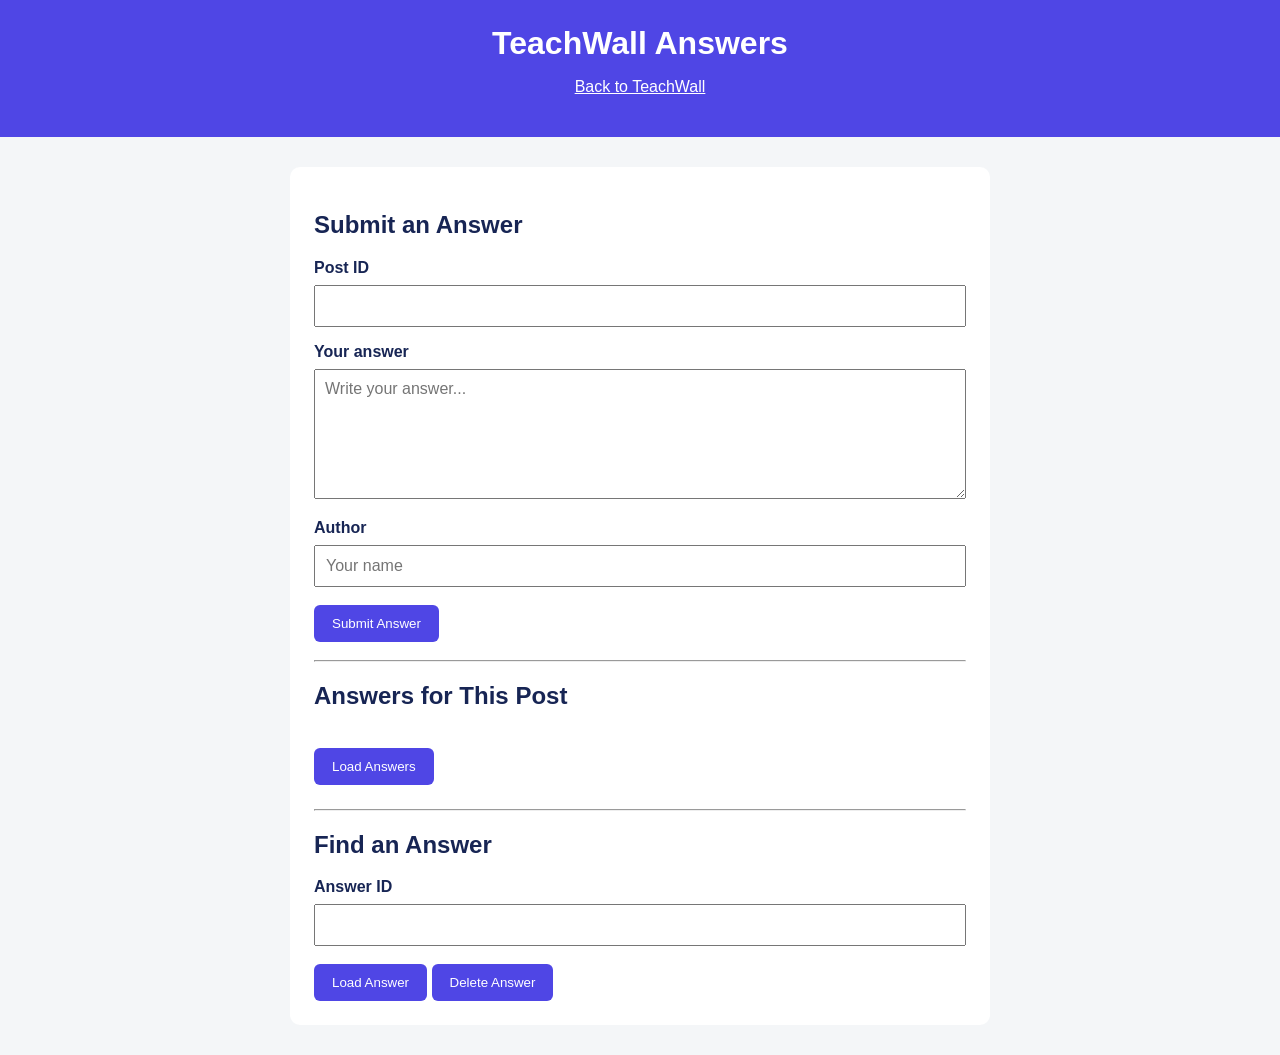
==== answers.html @ 07dfa15a "Post , upvotes logic added" ====
<!DOCTYPE html>
<html lang="en">
<head>
    <meta charset="UTF-8">
    <meta name="viewport" content="width=device-width, initial-scale=1.0">
    <title>TeachWall Answers</title>
    <style>
        body {
            font-family: Arial, sans-serif;
            background: #f4f6f8;
            margin: 0;
            color: #172554;
        }

        header {
            background: #4f46e5;
            color: white;
            padding: 25px;
            text-align: center;
        }

        header h1 { margin: 0; }

        header a { color: white; }

        main {
            width: 80%;
            max-width: 700px;
            margin: 30px auto;
        }

        .card {
            background: white;
            border-radius: 10px;
            padding: 24px;
        }

        label {
            display: block;
            font-weight: 700;
            margin-top: 16px;
        }

        input, textarea {
            box-sizing: border-box;
            font: inherit;
            margin-top: 8px;
            padding: 10px;
            width: 100%;
        }

        textarea { min-height: 130px; resize: vertical; }

        button {
            background: #4f46e5;
            border: 0;
            border-radius: 6px;
            color: white;
            cursor: pointer;
            margin-top: 18px;
            padding: 11px 18px;
        }

        button:disabled { cursor: wait; opacity: 0.7; }

        #answerResult {
            line-height: 1.6;
            margin-top: 18px;
            white-space: pre-wrap;
        }

        #answersList {
            margin-top: 24px;
        }

        .answer-item {
            border-top: 1px solid #e5e7eb;
            padding: 16px 0;
        }

        .answer-item:first-child { border-top: 0; }

        .answer-author {
            color: #475569;
            font-size: 0.9rem;
            margin-top: 8px;
        }

        .success { color: #166534; }
        .error { color: #b91c1c; }
    </style>
</head>
<body>
    <header>
        <h1>TeachWall Answers</h1>
        <p><a href="/">Back to TeachWall</a></p>
    </header>

    <main>
        <section class="card">
            <h2>Submit an Answer</h2>
            <form id="answerForm">
                <label for="postId">Post ID</label>
                <input id="postId" name="postId" type="number" min="0" required>

                <label for="answer">Your answer</label>
                <textarea id="answer" name="answer" placeholder="Write your answer..." required></textarea>

                <label for="author">Author</label>
                <input id="author" name="author" placeholder="Your name" required>

                <button id="submitAnswer" type="submit">Submit Answer</button>
            </form>
            <div id="answerResult" aria-live="polite"></div>

            <hr>
            <h2>Answers for This Post</h2>
            <button id="loadAnswers" type="button">Load Answers</button>
            <div id="answersList" aria-live="polite"></div>

            <hr>
            <h2>Find an Answer</h2>
            <label for="answerId">Answer ID</label>
            <input id="answerId" type="number" min="0" required>
            <button id="loadAnswer" type="button">Load Answer</button>
            <button id="deleteAnswer" type="button">Delete Answer</button>
            <div id="singleAnswer" aria-live="polite"></div>
        </section>
    </main>

    <script>
        const API_BASE_URL = "https://thekartik7.runasp.net/api";
        const answerForm = document.getElementById("answerForm");
        const submitAnswer = document.getElementById("submitAnswer");
        const answerResult = document.getElementById("answerResult");
        const loadAnswers = document.getElementById("loadAnswers");
        const answersList = document.getElementById("answersList");
        const loadAnswer = document.getElementById("loadAnswer");
        const deleteAnswer = document.getElementById("deleteAnswer");
        const singleAnswer = document.getElementById("singleAnswer");

        function getAnswerId() {
            const answerId = Number(document.getElementById("answerId").value);
            if (!Number.isInteger(answerId) || answerId < 0) {
                throw new Error("Enter a valid answer ID first.");
            }
            return answerId;
        }

        function getPostId() {
            const postId = Number(document.getElementById("postId").value);
            if (!Number.isInteger(postId) || postId < 0) {
                throw new Error("Enter a valid post ID first.");
            }
            return postId;
        }

        function renderAnswers(data) {
            const answers = Array.isArray(data)
                ? data
                : data.answers || data.items || data.data || [];

            answersList.textContent = "";
            if (!Array.isArray(answers) || answers.length === 0) {
                answersList.textContent = "No answers found for this post.";
                return;
            }

            answers.forEach((item) => {
                const answerItem = document.createElement("article");
                answerItem.className = "answer-item";

                const answerText = document.createElement("div");
                answerText.textContent = item.answer || item.text || "";

                const author = document.createElement("div");
                author.className = "answer-author";
                author.textContent = `By ${item.author || "Anonymous"}`;

                answerItem.append(answerText, author);
                answersList.appendChild(answerItem);
            });
        }

        async function loadPostAnswers() {
            const postId = getPostId();
            loadAnswers.disabled = true;
            answersList.textContent = "Loading answers...";

            try {
                const response = await fetch(`${API_BASE_URL}/answers/post/${postId}`);
                const responseText = await response.text();
                let responseBody;
                try {
                    responseBody = JSON.parse(responseText);
                } catch {
                    responseBody = responseText;
                }

                if (!response.ok) {
                    throw new Error(responseBody.message || `Unable to load answers (HTTP ${response.status}).`);
                }

                renderAnswers(responseBody);
            } catch (error) {
                answersList.className = "error";
                answersList.textContent = error.message;
            } finally {
                loadAnswers.disabled = false;
            }
        }

        loadAnswers.addEventListener("click", loadPostAnswers);

        loadAnswer.addEventListener("click", async () => {
            let answerId;
            try {
                answerId = getAnswerId();
            } catch (error) {
                singleAnswer.className = "error";
                singleAnswer.textContent = error.message;
                return;
            }

            loadAnswer.disabled = true;
            singleAnswer.className = "";
            singleAnswer.textContent = "Loading answer...";

            try {
                const response = await fetch(`${API_BASE_URL}/answers/${answerId}`);
                const responseText = await response.text();
                let responseBody;
                try {
                    responseBody = JSON.parse(responseText);
                } catch {
                    responseBody = responseText;
                }

                if (!response.ok) {
                    throw new Error(responseBody.message || `Unable to load the answer (HTTP ${response.status}).`);
                }

                const answer = responseBody.answer || responseBody;
                singleAnswer.className = "answer-item";
                singleAnswer.textContent = `${answer.answer || answer.text || responseText}\nBy ${answer.author || "Anonymous"}`;
            } catch (error) {
                singleAnswer.className = "error";
                singleAnswer.textContent = error.message;
            } finally {
                loadAnswer.disabled = false;
            }
        });

        deleteAnswer.addEventListener("click", async () => {
            let answerId;
            try {
                answerId = getAnswerId();
            } catch (error) {
                singleAnswer.className = "error";
                singleAnswer.textContent = error.message;
                return;
            }

            if (!confirm(`Delete answer ${answerId}?`)) {
                return;
            }

            deleteAnswer.disabled = true;
            singleAnswer.className = "";
            singleAnswer.textContent = "Deleting answer...";

            try {
                const response = await fetch(`${API_BASE_URL}/answers/${answerId}`, {
                    method: "DELETE"
                });
                const responseText = await response.text();
                let responseBody;
                try {
                    responseBody = JSON.parse(responseText);
                } catch {
                    responseBody = responseText;
                }

                if (!response.ok) {
                    throw new Error(responseBody.message || `Unable to delete the answer (HTTP ${response.status}).`);
                }

                singleAnswer.className = "success";
                singleAnswer.textContent = "Answer deleted successfully.";
                await loadPostAnswers();
            } catch (error) {
                singleAnswer.className = "error";
                singleAnswer.textContent = error.message;
            } finally {
                deleteAnswer.disabled = false;
            }
        });

        answerForm.addEventListener("submit", async (event) => {
            event.preventDefault();
            submitAnswer.disabled = true;
            answerResult.className = "";
            answerResult.textContent = "Submitting answer...";

            const payload = {
                postId: Number(document.getElementById("postId").value),
                answer: document.getElementById("answer").value.trim(),
                author: document.getElementById("author").value.trim()
            };

            try {
                const response = await fetch(`${API_BASE_URL}/answers`, {
                    method: "POST",
                    headers: { "Content-Type": "application/json" },
                    body: JSON.stringify(payload)
                });

                const responseText = await response.text();
                let responseBody;
                try {
                    responseBody = JSON.parse(responseText);
                } catch {
                    responseBody = responseText;
                }

                if (!response.ok) {
                    throw new Error(responseBody.message || `Unable to submit answer (HTTP ${response.status}).`);
                }

                answerResult.className = "success";
                answerResult.textContent = "Answer submitted successfully.";
                await loadPostAnswers();
                answerForm.reset();
            } catch (error) {
                answerResult.className = "error";
                answerResult.textContent = error.message;
            } finally {
                submitAnswer.disabled = false;
            }
        });
    </script>
</body>
</html>
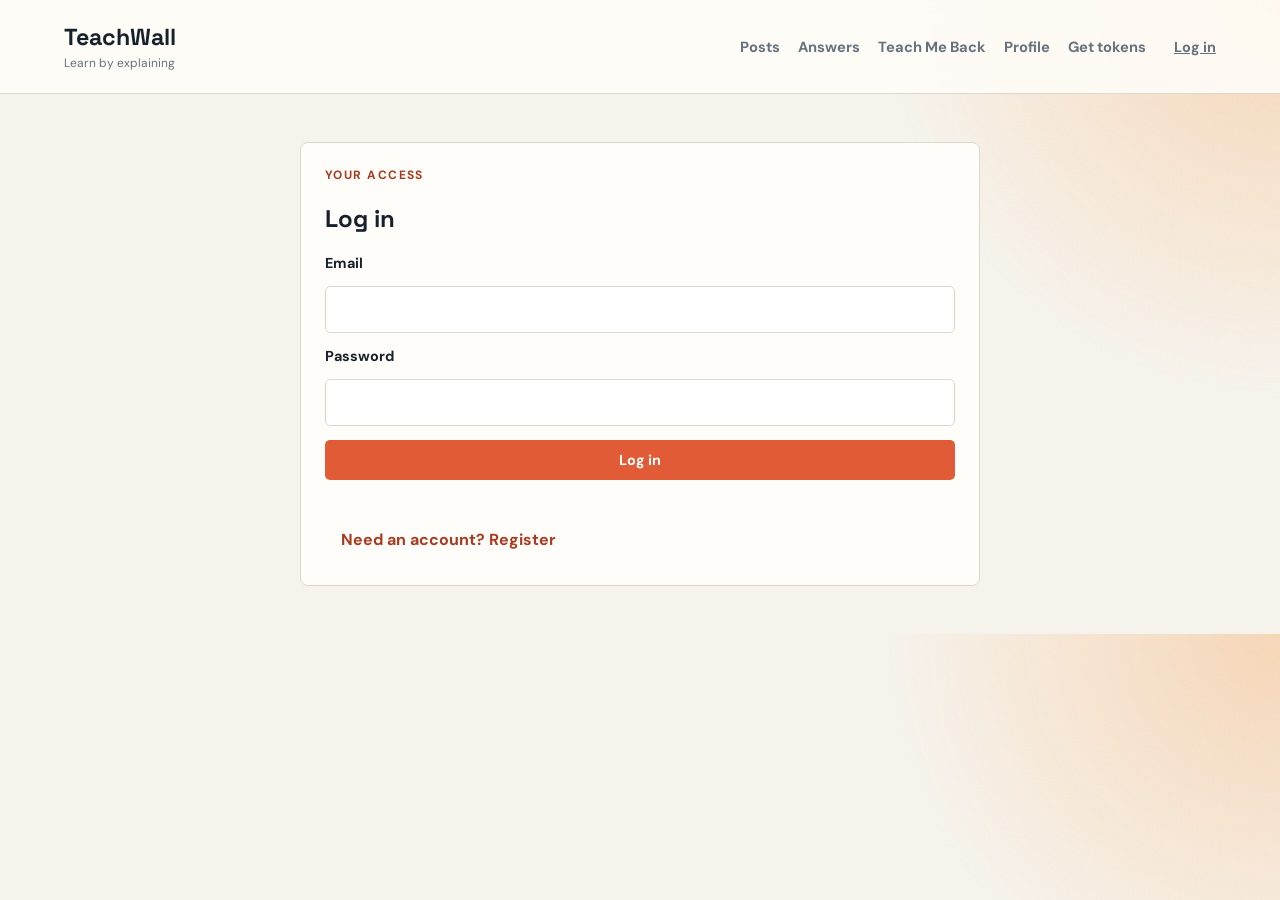
==== commit 8434b82c: "Payment token logic and login based modules added" ====
--- a/answers.html
+++ b/answers.html
@@ -1,343 +1,5 @@
-<!DOCTYPE html>
-<html lang="en">
-<head>
-    <meta charset="UTF-8">
-    <meta name="viewport" content="width=device-width, initial-scale=1.0">
-    <title>TeachWall Answers</title>
-    <style>
-        body {
-            font-family: Arial, sans-serif;
-            background: #f4f6f8;
-            margin: 0;
-            color: #172554;
-        }
-
-        header {
-            background: #4f46e5;
-            color: white;
-            padding: 25px;
-            text-align: center;
-        }
-
-        header h1 { margin: 0; }
-
-        header a { color: white; }
-
-        main {
-            width: 80%;
-            max-width: 700px;
-            margin: 30px auto;
-        }
-
-        .card {
-            background: white;
-            border-radius: 10px;
-            padding: 24px;
-        }
-
-        label {
-            display: block;
-            font-weight: 700;
-            margin-top: 16px;
-        }
-
-        input, textarea {
-            box-sizing: border-box;
-            font: inherit;
-            margin-top: 8px;
-            padding: 10px;
-            width: 100%;
-        }
-
-        textarea { min-height: 130px; resize: vertical; }
-
-        button {
-            background: #4f46e5;
-            border: 0;
-            border-radius: 6px;
-            color: white;
-            cursor: pointer;
-            margin-top: 18px;
-            padding: 11px 18px;
-        }
-
-        button:disabled { cursor: wait; opacity: 0.7; }
-
-        #answerResult {
-            line-height: 1.6;
-            margin-top: 18px;
-            white-space: pre-wrap;
-        }
-
-        #answersList {
-            margin-top: 24px;
-        }
-
-        .answer-item {
-            border-top: 1px solid #e5e7eb;
-            padding: 16px 0;
-        }
-
-        .answer-item:first-child { border-top: 0; }
-
-        .answer-author {
-            color: #475569;
-            font-size: 0.9rem;
-            margin-top: 8px;
-        }
-
-        .success { color: #166534; }
-        .error { color: #b91c1c; }
-    </style>
-</head>
-<body>
-    <header>
-        <h1>TeachWall Answers</h1>
-        <p><a href="/">Back to TeachWall</a></p>
-    </header>
-
-    <main>
-        <section class="card">
-            <h2>Submit an Answer</h2>
-            <form id="answerForm">
-                <label for="postId">Post ID</label>
-                <input id="postId" name="postId" type="number" min="0" required>
-
-                <label for="answer">Your answer</label>
-                <textarea id="answer" name="answer" placeholder="Write your answer..." required></textarea>
-
-                <label for="author">Author</label>
-                <input id="author" name="author" placeholder="Your name" required>
-
-                <button id="submitAnswer" type="submit">Submit Answer</button>
-            </form>
-            <div id="answerResult" aria-live="polite"></div>
-
-            <hr>
-            <h2>Answers for This Post</h2>
-            <button id="loadAnswers" type="button">Load Answers</button>
-            <div id="answersList" aria-live="polite"></div>
-
-            <hr>
-            <h2>Find an Answer</h2>
-            <label for="answerId">Answer ID</label>
-            <input id="answerId" type="number" min="0" required>
-            <button id="loadAnswer" type="button">Load Answer</button>
-            <button id="deleteAnswer" type="button">Delete Answer</button>
-            <div id="singleAnswer" aria-live="polite"></div>
-        </section>
-    </main>
-
-    <script>
-        const API_BASE_URL = "https://thekartik7.runasp.net/api";
-        const answerForm = document.getElementById("answerForm");
-        const submitAnswer = document.getElementById("submitAnswer");
-        const answerResult = document.getElementById("answerResult");
-        const loadAnswers = document.getElementById("loadAnswers");
-        const answersList = document.getElementById("answersList");
-        const loadAnswer = document.getElementById("loadAnswer");
-        const deleteAnswer = document.getElementById("deleteAnswer");
-        const singleAnswer = document.getElementById("singleAnswer");
-
-        function getAnswerId() {
-            const answerId = Number(document.getElementById("answerId").value);
-            if (!Number.isInteger(answerId) || answerId < 0) {
-                throw new Error("Enter a valid answer ID first.");
-            }
-            return answerId;
-        }
-
-        function getPostId() {
-            const postId = Number(document.getElementById("postId").value);
-            if (!Number.isInteger(postId) || postId < 0) {
-                throw new Error("Enter a valid post ID first.");
-            }
-            return postId;
-        }
-
-        function renderAnswers(data) {
-            const answers = Array.isArray(data)
-                ? data
-                : data.answers || data.items || data.data || [];
-
-            answersList.textContent = "";
-            if (!Array.isArray(answers) || answers.length === 0) {
-                answersList.textContent = "No answers found for this post.";
-                return;
-            }
-
-            answers.forEach((item) => {
-                const answerItem = document.createElement("article");
-                answerItem.className = "answer-item";
-
-                const answerText = document.createElement("div");
-                answerText.textContent = item.answer || item.text || "";
-
-                const author = document.createElement("div");
-                author.className = "answer-author";
-                author.textContent = `By ${item.author || "Anonymous"}`;
-
-                answerItem.append(answerText, author);
-                answersList.appendChild(answerItem);
-            });
-        }
-
-        async function loadPostAnswers() {
-            const postId = getPostId();
-            loadAnswers.disabled = true;
-            answersList.textContent = "Loading answers...";
-
-            try {
-                const response = await fetch(`${API_BASE_URL}/answers/post/${postId}`);
-                const responseText = await response.text();
-                let responseBody;
-                try {
-                    responseBody = JSON.parse(responseText);
-                } catch {
-                    responseBody = responseText;
-                }
-
-                if (!response.ok) {
-                    throw new Error(responseBody.message || `Unable to load answers (HTTP ${response.status}).`);
-                }
-
-                renderAnswers(responseBody);
-            } catch (error) {
-                answersList.className = "error";
-                answersList.textContent = error.message;
-            } finally {
-                loadAnswers.disabled = false;
-            }
-        }
-
-        loadAnswers.addEventListener("click", loadPostAnswers);
-
-        loadAnswer.addEventListener("click", async () => {
-            let answerId;
-            try {
-                answerId = getAnswerId();
-            } catch (error) {
-                singleAnswer.className = "error";
-                singleAnswer.textContent = error.message;
-                return;
-            }
-
-            loadAnswer.disabled = true;
-            singleAnswer.className = "";
-            singleAnswer.textContent = "Loading answer...";
-
-            try {
-                const response = await fetch(`${API_BASE_URL}/answers/${answerId}`);
-                const responseText = await response.text();
-                let responseBody;
-                try {
-                    responseBody = JSON.parse(responseText);
-                } catch {
-                    responseBody = responseText;
-                }
-
-                if (!response.ok) {
-                    throw new Error(responseBody.message || `Unable to load the answer (HTTP ${response.status}).`);
-                }
-
-                const answer = responseBody.answer || responseBody;
-                singleAnswer.className = "answer-item";
-                singleAnswer.textContent = `${answer.answer || answer.text || responseText}\nBy ${answer.author || "Anonymous"}`;
-            } catch (error) {
-                singleAnswer.className = "error";
-                singleAnswer.textContent = error.message;
-            } finally {
-                loadAnswer.disabled = false;
-            }
-        });
-
-        deleteAnswer.addEventListener("click", async () => {
-            let answerId;
-            try {
-                answerId = getAnswerId();
-            } catch (error) {
-                singleAnswer.className = "error";
-                singleAnswer.textContent = error.message;
-                return;
-            }
-
-            if (!confirm(`Delete answer ${answerId}?`)) {
-                return;
-            }
-
-            deleteAnswer.disabled = true;
-            singleAnswer.className = "";
-            singleAnswer.textContent = "Deleting answer...";
-
-            try {
-                const response = await fetch(`${API_BASE_URL}/answers/${answerId}`, {
-                    method: "DELETE"
-                });
-                const responseText = await response.text();
-                let responseBody;
-                try {
-                    responseBody = JSON.parse(responseText);
-                } catch {
-                    responseBody = responseText;
-                }
-
-                if (!response.ok) {
-                    throw new Error(responseBody.message || `Unable to delete the answer (HTTP ${response.status}).`);
-                }
-
-                singleAnswer.className = "success";
-                singleAnswer.textContent = "Answer deleted successfully.";
-                await loadPostAnswers();
-            } catch (error) {
-                singleAnswer.className = "error";
-                singleAnswer.textContent = error.message;
-            } finally {
-                deleteAnswer.disabled = false;
-            }
-        });
-
-        answerForm.addEventListener("submit", async (event) => {
-            event.preventDefault();
-            submitAnswer.disabled = true;
-            answerResult.className = "";
-            answerResult.textContent = "Submitting answer...";
-
-            const payload = {
-                postId: Number(document.getElementById("postId").value),
-                answer: document.getElementById("answer").value.trim(),
-                author: document.getElementById("author").value.trim()
-            };
-
-            try {
-                const response = await fetch(`${API_BASE_URL}/answers`, {
-                    method: "POST",
-                    headers: { "Content-Type": "application/json" },
-                    body: JSON.stringify(payload)
-                });
-
-                const responseText = await response.text();
-                let responseBody;
-                try {
-                    responseBody = JSON.parse(responseText);
-                } catch {
-                    responseBody = responseText;
-                }
-
-                if (!response.ok) {
-                    throw new Error(responseBody.message || `Unable to submit answer (HTTP ${response.status}).`);
-                }
-
-                answerResult.className = "success";
-                answerResult.textContent = "Answer submitted successfully.";
-                await loadPostAnswers();
-                answerForm.reset();
-            } catch (error) {
-                answerResult.className = "error";
-                answerResult.textContent = error.message;
-            } finally {
-                submitAnswer.disabled = false;
-            }
-        });
-    </script>
-</body>
-</html>
+<!doctype html>
+<html lang="en"><head><meta charset="UTF-8"><meta name="viewport" content="width=device-width,initial-scale=1"><title>Answers | TeachWall</title><link rel="stylesheet" href="styles.css"></head>
+<body><header class="site-header" data-site-header></header><main><section class="intro"><div class="eyebrow">Community</div><h1>Answers that move ideas forward.</h1><p>Choose a post, add what you know, and make the next explanation easier to find.</p></section><div class="grid"><section class="panel"><h2>Submit an answer</h2><form id="answerForm"><label for="postId">Post ID</label><input id="postId" type="number" min="0" required><label for="answer">Your answer</label><textarea id="answer" required placeholder="Explain it clearly..."></textarea><label for="author">Author</label><input id="author" required><button>Submit answer</button></form><div id="answerMessage" class="message"></div></section><section class="panel"><h2>Load answers</h2><form id="answersForm"><label for="answersPostId">Post ID</label><input id="answersPostId" type="number" min="0" required><button class="secondary">Load answers</button></form><div id="answersList"></div></section></div><section class="panel" style="margin-top:16px"><h2>Find an answer</h2><form id="singleForm"><label for="answerId">Answer ID</label><input id="answerId" type="number" min="0" required><div class="actions"><button>Load answer</button><button type="button" id="deleteAnswer" class="danger">Delete answer</button></div></form><div id="singleAnswer" class="message"></div></section></main><script src="app.js"></script><script>
+renderHeader('answers');if(!requireAuth())throw new Error('Authentication required');const postQuery=new URLSearchParams(location.search).get('postId');if(postQuery){postId.value=postQuery;answersPostId.value=postQuery}author.value=getCurrentUser()?.username||'';function renderAnswers(data){const items=Array.isArray(data)?data:data.answers||data.items||[];answersList.innerHTML=items.length?items.map(a=>`<article class="answer-item"><p>${a.answer||a.text||''}</p><div class="post-meta">By ${a.author||'Anonymous'} · Answer #${a.id}</div></article>`).join(''):'<p class="muted">No answers found.</p>'}async function loadAnswers(id){answersList.textContent='Loading answers...';try{renderAnswers(await apiFetch('/answers/post/'+id))}catch(e){showMessage(answersList,e.message,'error')}}document.getElementById('answerForm').onsubmit=async e=>{e.preventDefault();try{await apiFetch('/answers',{method:'POST',body:JSON.stringify({postId:Number(postId.value),answer:answer.value.trim(),author:author.value.trim()})});showMessage(answerMessage,'Answer submitted.','success');e.target.reset();author.value=getCurrentUser()?.username||'';await loadAnswers(postId.value)}catch(x){showMessage(answerMessage,x.message,'error')}};document.getElementById('answersForm').onsubmit=e=>{e.preventDefault();loadAnswers(answersPostId.value)};document.getElementById('singleForm').onsubmit=async e=>{e.preventDefault();try{const a=await apiFetch('/answers/'+Number(answerId.value));singleAnswer.innerHTML=`<article class="answer-item"><p>${a.answer||a.text||''}</p><div class="post-meta">By ${a.author||'Anonymous'}</div></article>`}catch(x){showMessage(singleAnswer,x.message,'error')}};document.getElementById('deleteAnswer').onclick=async()=>{try{const id=Number(answerId.value);if(!confirm('Delete this answer?'))return;await apiFetch('/answers/'+id,{method:'DELETE'});showMessage(singleAnswer,'Answer deleted.','success')}catch(x){showMessage(singleAnswer,x.message,'error')}};if(postQuery)loadAnswers(postQuery);
+</script></body></html>
--- a/styles.css
+++ b/styles.css
@@ -0,0 +1,22 @@
+@import url('https://fonts.googleapis.com/css2?family=DM+Sans:wght@400;500;700&family=Space+Grotesk:wght@500;700&display=swap');
+
+:root { --ink:#17212b; --muted:#66727d; --paper:#f6f3ed; --panel:#fffdf9; --line:#ddd8ce; --accent:#e15b36; --accent-dark:#a83b22; --teal:#147d78; }
+* { box-sizing:border-box; }
+body { margin:0; color:var(--ink); background:radial-gradient(circle at top right,#f6d6b7 0,transparent 28%),var(--paper); font-family:'DM Sans',sans-serif; }
+a { color:inherit; }
+.site-header { display:flex; align-items:center; gap:28px; padding:22px clamp(20px,5vw,70px); border-bottom:1px solid var(--line); background:rgba(255,253,249,.88); backdrop-filter:blur(12px); position:sticky; top:0; z-index:2; }
+.brand { margin-right:auto; display:flex; flex-direction:column; gap:3px; }.brand a { font:700 1.45rem 'Space Grotesk',sans-serif; text-decoration:none; }.brand span { color:var(--muted); font-size:.75rem; }
+nav { display:flex; gap:18px; } nav a { text-decoration:none; color:var(--muted); font-weight:700; font-size:.92rem; } nav a.active,nav a:hover { color:var(--accent-dark); }
+.account { display:flex; gap:12px; align-items:center; color:var(--muted); font-size:.9rem; }.account a { font-weight:700; }.link-button { border:0; background:none; color:var(--accent-dark); cursor:pointer; font:inherit; font-weight:700; }
+main { width:min(1100px,calc(100% - 40px)); margin:48px auto; }.narrow { width:min(680px,calc(100% - 40px)); }
+h1,h2,h3 { font-family:'Space Grotesk',sans-serif; }.eyebrow { color:var(--accent-dark); text-transform:uppercase; letter-spacing:.12em; font-size:.75rem; font-weight:700; }.intro { max-width:680px; margin-bottom:34px; }.intro h1 { font-size:clamp(2.3rem,5vw,4.5rem); line-height:.98; margin:10px 0 18px; }.intro p { color:var(--muted); font-size:1.1rem; line-height:1.6; }
+.grid { display:grid; grid-template-columns:repeat(auto-fit,minmax(220px,1fr)); gap:16px; }.module,.panel,.post-item,.answer-item { background:var(--panel); border:1px solid var(--line); border-radius:8px; padding:24px; }.module { min-height:170px; text-decoration:none; transition:transform .2s,box-shadow .2s; }.module:hover { transform:translateY(-3px); box-shadow:0 12px 28px #74472b1a; }.module p,.muted { color:var(--muted); line-height:1.55; }
+form { display:grid; gap:14px; }label { font-weight:700; font-size:.9rem; }input,textarea,select { width:100%; padding:12px 13px; border:1px solid var(--line); border-radius:5px; background:#fff; font:inherit; color:var(--ink); }textarea { min-height:130px; resize:vertical; }button,.button { display:inline-block; border:0; border-radius:5px; padding:11px 16px; background:var(--accent); color:white; cursor:pointer; font:700 .9rem 'DM Sans',sans-serif; text-decoration:none; }.secondary { background:#e8eee9; color:var(--teal); }.danger { background:#a83b22; }.actions { display:flex; flex-wrap:wrap; gap:8px; margin-top:14px; }button:disabled { opacity:.6; cursor:wait; }
+.post-item,.answer-item { margin-top:14px; }.post-item h3 { margin:0 0 8px; }.post-meta { color:var(--muted); font-size:.86rem; }.message { min-height:24px; margin-top:14px; line-height:1.5; }.success { color:#147d55; }.error { color:#a83b22; }.stats { display:grid; grid-template-columns:repeat(auto-fit,minmax(140px,1fr)); gap:12px; margin:18px 0; }.stat { padding:18px; background:#edf3ee; border-radius:6px; }.stat strong { display:block; font:700 1.5rem 'Space Grotesk'; }.stat span { color:var(--muted); font-size:.82rem; }.table-wrap { overflow:auto; }table { width:100%; border-collapse:collapse; }th,td { text-align:left; padding:12px 8px; border-bottom:1px solid var(--line); white-space:nowrap; }th { color:var(--muted); font-size:.8rem; text-transform:uppercase; }.hidden { display:none; }
+.module-arrow { display:block; margin-top:22px; color:var(--accent-dark); font-weight:700; }.payment-module { background:linear-gradient(145deg,#fffdf9,#f5dfc9); }
+.payment-page main { width:min(1180px,calc(100% - 40px)); }.payment-hero { max-width:760px; padding:28px 0 42px; }.payment-hero h1 { margin:12px 0 18px; font-size:clamp(3rem,7vw,6rem); line-height:.9; letter-spacing:-.03em; }.payment-hero h1 em { color:var(--accent); font-style:normal; }.payment-hero p { max-width:570px; color:var(--muted); font-size:1.1rem; line-height:1.6; }.payment-trust { display:flex; flex-wrap:wrap; gap:9px; margin-top:26px; }.payment-trust span { padding:8px 11px; border:1px solid var(--line); border-radius:99px; color:var(--teal); background:#edf3ee; font-size:.78rem; font-weight:700; }.payment-layout { display:grid; grid-template-columns:minmax(0,1.05fr) minmax(340px,.95fr); gap:18px; align-items:stretch; }.payment-card { border:1px solid var(--line); border-radius:8px; background:var(--panel); padding:clamp(22px,4vw,38px); box-shadow:0 18px 40px #74472b12; }.card-kicker { color:var(--accent-dark); font-size:.75rem; font-weight:700; letter-spacing:.12em; text-transform:uppercase; }.payment-card h2 { margin:10px 0 24px; font-size:clamp(1.6rem,3vw,2.3rem); }.package-list { display:grid; gap:10px; }.package { display:grid; grid-template-columns:1fr auto auto; align-items:center; gap:15px; width:100%; margin:0; padding:16px; border:1px solid var(--line); border-radius:6px; color:var(--ink); background:#fff; text-align:left; }.package:hover,.package.selected { border-color:var(--accent); box-shadow:0 0 0 2px #e15b3620; }.package strong,.package small { display:block; }.package small { margin-top:4px; color:var(--muted); font-size:.78rem; font-weight:400; }.package b { color:var(--teal); font-size:.9rem; }.package i { min-width:48px; color:var(--accent-dark); font-style:normal; font-weight:700; text-align:right; }.payment-summary { display:flex; justify-content:space-between; gap:12px; margin:24px 0 14px; padding-top:18px; border-top:1px solid var(--line); color:var(--muted); font-size:.9rem; }.payment-summary strong { color:var(--ink); }.payment-continue { width:100%; padding:14px; text-align:center; }.payment-note { color:var(--muted); font-size:.8rem; line-height:1.5; text-align:center; }.qr-card { background:#17212b; color:#fff; }.qr-heading { display:flex; align-items:flex-start; justify-content:space-between; gap:15px; }.qr-heading h2 { margin-bottom:18px; }.upi-badge { padding:7px 10px; border-radius:99px; background:#f6d6b7; color:var(--accent-dark); font-size:.75rem; font-weight:700; }.qr-frame { display:grid; place-items:center; padding:15px; border-radius:6px; background:#fff; }.qr-frame img { display:block; width:min(100%,300px); aspect-ratio:1; }.upi-details { display:grid; gap:5px; margin:22px 0; }.upi-details span { color:#b7c2c9; font-size:.78rem; }.upi-details strong { font:700 1.1rem 'Space Grotesk'; }.upi-details code { color:#f6d6b7; font-size:.9rem; }.qr-instruction { display:grid; grid-template-columns:28px 1fr; gap:10px 12px; align-items:start; border-top:1px solid #ffffff22; padding-top:18px; }.qr-instruction p { margin:2px 0 0; color:#d6dde0; font-size:.82rem; line-height:1.45; }.instruction-number { display:grid; place-items:center; width:25px; height:25px; border-radius:50%; background:var(--accent); font-weight:700; font-size:.8rem; }.payment-footer-note { display:flex; flex-wrap:wrap; align-items:center; gap:10px 20px; margin:18px 0 60px; padding:20px 0; border-top:1px solid var(--line); color:var(--muted); font-size:.88rem; }.payment-footer-note strong { color:var(--ink); }.payment-footer-note span { flex:1; min-width:260px; }.payment-footer-note a { color:var(--accent-dark); font-weight:700; }
+@media (max-width:800px) { .site-header { flex-wrap:wrap; gap:14px; }.brand { width:100%; }nav { order:3; width:100%; overflow:auto; }.account { position:absolute; right:20px; top:22px; } }
+@media (max-width:760px) { .payment-layout { grid-template-columns:1fr; }.payment-hero h1 { font-size:clamp(3rem,16vw,5rem); }.package { grid-template-columns:1fr auto; }.package i { grid-column:2; grid-row:1; }.package b { grid-column:2; grid-row:2; } }
+.qr-options { display:grid; grid-template-columns:1fr 1fr; gap:10px; }.qr-option > span { display:block; margin-bottom:8px; color:#b7c2c9; font-size:.76rem; font-weight:700; text-transform:uppercase; letter-spacing:.08em; }.qr-frame { padding:10px; }.qr-frame img { width:100%; }.qr-option .qr-frame { display:grid; place-items:center; border-radius:6px; background:#fff; }.copy-upi { width:max-content; margin-top:8px; padding:7px 10px; background:#31404a; color:#fff; font-size:.75rem; }
+@media (max-width:430px) { .qr-options { gap:7px; }.qr-frame { padding:6px; }.qr-option > span { font-size:.64rem; } }
+.toast-stack { position:fixed; right:20px; bottom:20px; z-index:11; display:grid; gap:10px; width:min(360px,calc(100% - 40px)); }.toast { padding:14px 16px; border:1px solid var(--line); border-left:4px solid var(--teal); border-radius:6px; background:var(--panel); box-shadow:0 10px 24px #17212b2b; animation:toast-in .2s ease-out; }.toast-success { border-left-color:#147d55; }.toast-error { border-left-color:var(--accent-dark); }.toast-info { border-left-color:var(--teal); } @keyframes toast-in { from { opacity:0; transform:translateY(8px); } to { opacity:1; transform:translateY(0); } }
